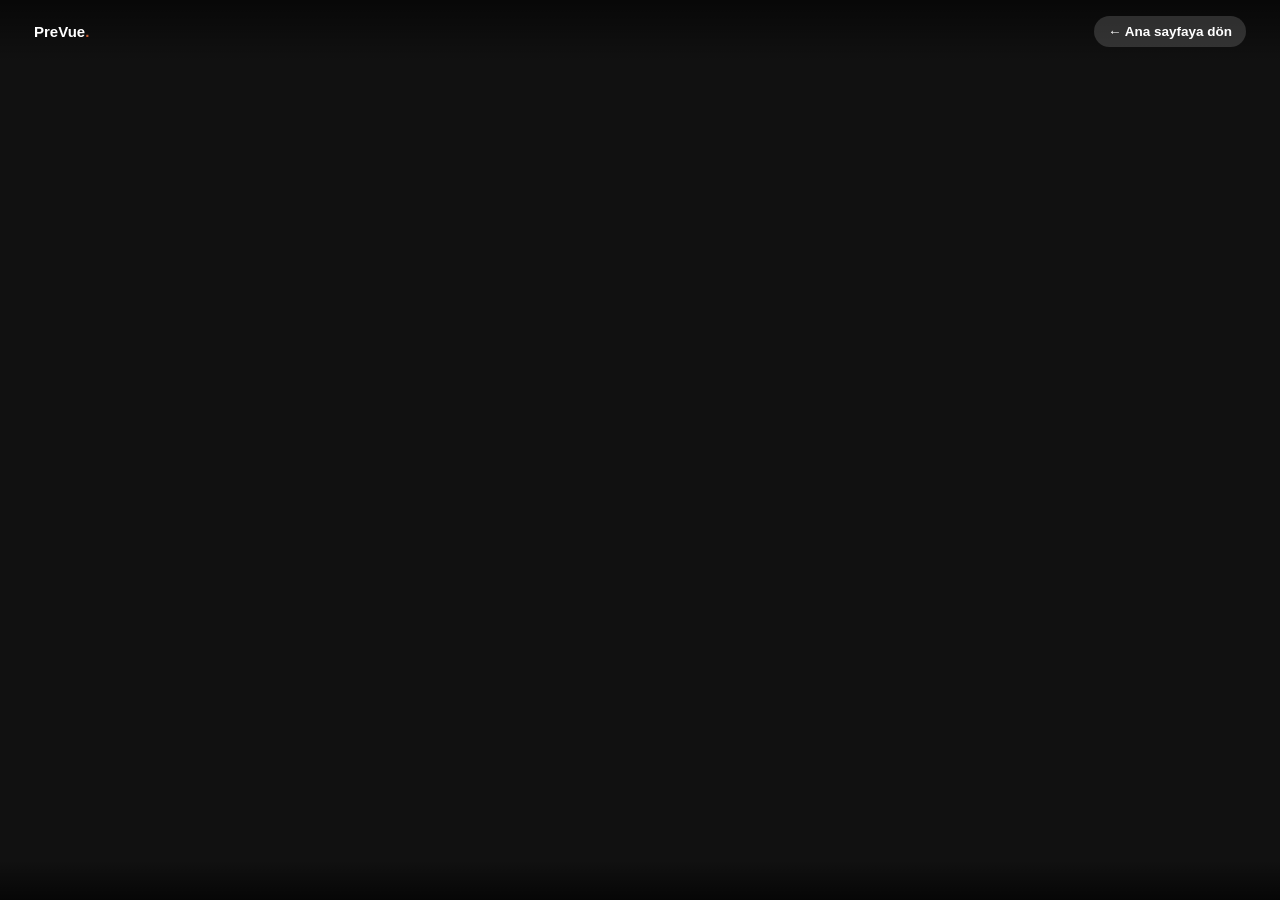
==== demo.html @ 6506d55b "Add demo.html for PreVue Demo Tur" ====
<!doctype html>
<html lang="tr">
<head>
<meta charset="utf-8">
<meta name="viewport" content="width=device-width, initial-scale=1">
<title>PreVue Demo Tur — Lacivert Restoran & Teras</title>
<link rel="stylesheet" href="style.css">
</head>
<body>
  <div class="tour-shell" id="tourShell">
    <div class="tour-topbar">
      <div class="brand">PreVue<span style="color:#c85a2e">.</span></div>
      <a href="index.html">← Ana sayfaya dön</a>
    </div>
    <div class="tour-hud">
      <div>
        <div class="venue-name" id="venueName"></div>
        <div class="scene-title" id="sceneTitle"></div>
        <div class="scene-note" id="sceneNote"></div>
      </div>
      <div class="scene-list" id="sceneChips"></div>
    </div>
  </div>
  <script src="app.js"></script>
</body>
</html>
---- style.css ----
:root {
  --ink: #1c1a17;
  --paper: #faf6ee;
  --accent: #c85a2e;
  --accent-2: #2f6f5e;
  --muted: #7a7468;
  --card: #ffffff;
  color-scheme: light;
}

* { box-sizing: border-box; }

body {
  margin: 0;
  font-family: -apple-system, "Segoe UI", Roboto, Arial, sans-serif;
  background: var(--paper);
  color: var(--ink);
}

a { color: inherit; }

.nav {
  display: flex;
  align-items: center;
  justify-content: space-between;
  padding: 20px clamp(16px, 5vw, 64px);
}

.logo {
  font-weight: 800;
  font-size: 22px;
  letter-spacing: -0.02em;
}
.logo span { color: var(--accent); }

.nav a.cta {
  background: var(--ink);
  color: var(--paper);
  padding: 10px 20px;
  border-radius: 999px;
  text-decoration: none;
  font-weight: 600;
  font-size: 14px;
}

.hero {
  padding: 40px clamp(16px, 5vw, 64px) 20px;
  display: grid;
  gap: 28px;
  grid-template-columns: 1.1fr 0.9fr;
  align-items: center;
}
@media (max-width: 860px) {
  .hero { grid-template-columns: 1fr; }
}

.eyebrow {
  display: inline-block;
  background: #eee2d0;
  color: #6b4a20;
  padding: 6px 14px;
  border-radius: 999px;
  font-size: 13px;
  font-weight: 600;
  margin-bottom: 18px;
}

h1 {
  font-size: clamp(32px, 5vw, 52px);
  line-height: 1.05;
  margin: 0 0 18px;
  letter-spacing: -0.02em;
}

.lead {
  font-size: 18px;
  color: #3d3830;
  line-height: 1.55;
  max-width: 46ch;
}

.btn-row { display: flex; gap: 14px; margin-top: 28px; flex-wrap: wrap; }

.btn {
  display: inline-flex;
  align-items: center;
  gap: 8px;
  padding: 14px 24px;
  border-radius: 12px;
  text-decoration: none;
  font-weight: 700;
  font-size: 15px;
}
.btn-primary { background: var(--accent); color: white; }
.btn-secondary { background: transparent; color: var(--ink); border: 1.5px solid #d8cfbd; }

.hero-card {
  background: var(--card);
  border-radius: 20px;
  padding: 18px;
  box-shadow: 0 20px 60px -30px rgba(0,0,0,0.35);
}
.hero-card img { width: 100%; border-radius: 12px; display: block; }
.hero-card .cap { font-size: 13px; color: var(--muted); margin-top: 10px; text-align: center; }

.section { padding: 60px clamp(16px, 5vw, 64px); }
.section h2 { font-size: clamp(24px, 3vw, 34px); margin: 0 0 8px; letter-spacing: -0.01em; }
.section .sub { color: var(--muted); max-width: 60ch; margin-bottom: 36px; }

.grid3 {
  display: grid;
  grid-template-columns: repeat(3, 1fr);
  gap: 20px;
}
@media (max-width: 860px) { .grid3 { grid-template-columns: 1fr; } }

.card {
  background: var(--card);
  border-radius: 16px;
  padding: 24px;
  border: 1px solid #ece4d4;
}
.card h3 { margin: 10px 0 8px; font-size: 18px; }
.card p { margin: 0; color: #5a5548; font-size: 14.5px; line-height: 1.5; }
.icon {
  width: 42px; height: 42px; border-radius: 10px;
  display: flex; align-items: center; justify-content: center;
  background: #f1e6d3; font-size: 20px;
}

.pricing {
  display: grid;
  grid-template-columns: repeat(3, 1fr);
  gap: 20px;
}
@media (max-width: 860px) { .pricing { grid-template-columns: 1fr; } }
.plan {
  background: var(--card);
  border-radius: 18px;
  padding: 28px 24px;
  border: 1px solid #ece4d4;
}
.plan.featured { border-color: var(--accent); box-shadow: 0 16px 40px -24px rgba(200,90,46,0.5); }
.plan .tag { font-size: 12px; font-weight: 700; color: var(--accent); text-transform: uppercase; letter-spacing: 0.05em; }
.plan .price { font-size: 34px; font-weight: 800; margin: 10px 0; }
.plan .price span { font-size: 14px; font-weight: 500; color: var(--muted); }
.plan ul { padding-left: 18px; color: #4a4538; font-size: 14px; line-height: 1.8; }

footer {
  padding: 30px clamp(16px, 5vw, 64px) 50px;
  color: var(--muted);
  font-size: 13px;
  border-top: 1px solid #ece4d4;
  margin-top: 40px;
}

/* ---- Demo tour viewer ---- */
.tour-shell {
  height: 100dvh;
  width: 100%;
  position: relative;
  overflow: hidden;
  background: #111;
}
.tour-scene {
  position: absolute;
  inset: 0;
  opacity: 0;
  transition: opacity 480ms ease, transform 900ms ease;
  transform: scale(1.04);
}
.tour-scene.active { opacity: 1; transform: scale(1); z-index: 2; }
.tour-scene img { width: 100%; height: 100%; object-fit: cover; display: block; }

.hotspot {
  position: absolute;
  transform: translate(-50%, -50%);
  z-index: 5;
  display: flex;
  flex-direction: column;
  align-items: center;
  gap: 6px;
  cursor: pointer;
  border: none;
  background: none;
  padding: 0;
}
.hotspot .dot {
  width: 46px; height: 46px;
  border-radius: 50%;
  background: rgba(255,255,255,0.28);
  border: 2px solid #fff;
  backdrop-filter: blur(2px);
  display: flex; align-items: center; justify-content: center;
  animation: pulse 2.2s infinite;
}
.hotspot .dot::after {
  content: "";
  width: 12px; height: 12px;
  border-radius: 50%;
  background: #fff;
}
.hotspot .label {
  background: rgba(20,18,16,0.75);
  color: #fff;
  padding: 4px 10px;
  border-radius: 999px;
  font-size: 12.5px;
  font-weight: 600;
  white-space: nowrap;
}
@keyframes pulse {
  0% { box-shadow: 0 0 0 0 rgba(255,255,255,0.5); }
  70% { box-shadow: 0 0 0 14px rgba(255,255,255,0); }
  100% { box-shadow: 0 0 0 0 rgba(255,255,255,0); }
}

.tour-hud {
  position: absolute;
  left: 0; right: 0; bottom: 0;
  z-index: 10;
  display: flex;
  align-items: flex-end;
  justify-content: space-between;
  padding: 18px clamp(14px, 3vw, 34px) 22px;
  background: linear-gradient(0deg, rgba(0,0,0,0.65), rgba(0,0,0,0));
  color: #fff;
  gap: 16px;
  flex-wrap: wrap;
}
.tour-hud .venue-name { font-weight: 700; font-size: 15px; opacity: 0.85; }
.tour-hud .scene-title { font-size: clamp(20px, 3vw, 28px); font-weight: 800; }
.tour-hud .scene-note { font-size: 13.5px; opacity: 0.8; max-width: 42ch; }

.scene-list {
  display: flex;
  gap: 8px;
  flex-wrap: wrap;
}
.scene-chip {
  background: rgba(255,255,255,0.16);
  border: 1px solid rgba(255,255,255,0.3);
  color: #fff;
  padding: 8px 14px;
  border-radius: 999px;
  font-size: 12.5px;
  font-weight: 600;
  cursor: pointer;
}
.scene-chip.current { background: #fff; color: #111; }

.tour-topbar {
  position: absolute;
  top: 0; left: 0; right: 0;
  z-index: 10;
  display: flex;
  align-items: center;
  justify-content: space-between;
  padding: 16px clamp(14px, 3vw, 34px);
  background: linear-gradient(180deg, rgba(0,0,0,0.55), rgba(0,0,0,0));
}
.tour-topbar a {
  color: #fff;
  text-decoration: none;
  font-size: 13.5px;
  font-weight: 600;
  background: rgba(255,255,255,0.15);
  padding: 8px 14px;
  border-radius: 999px;
}
.tour-topbar .brand { color: #fff; font-weight: 800; font-size: 15px; }
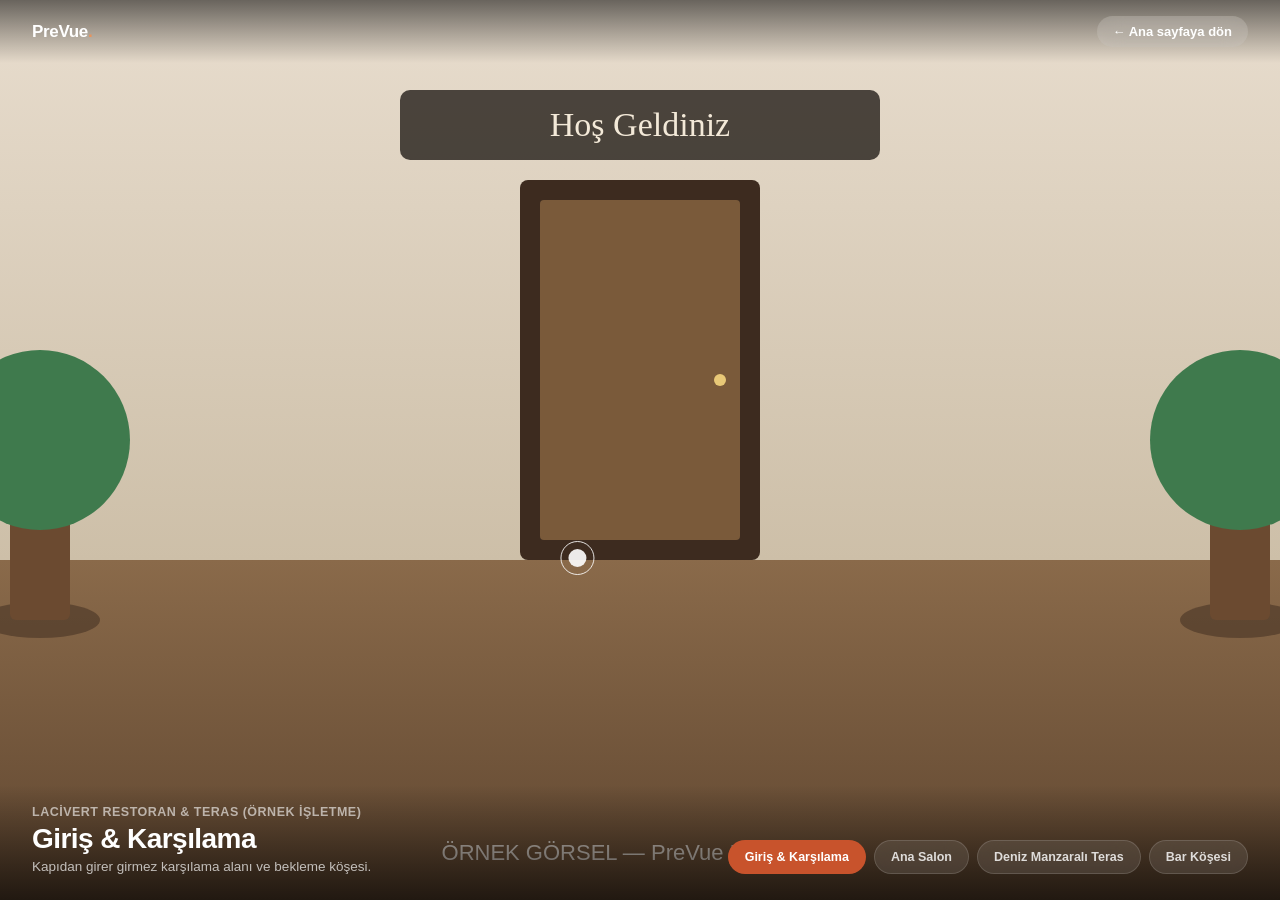
==== commit 313ed0a7: "Change brand color in demo.html" ====
--- a/demo.html
+++ b/demo.html
@@ -9,7 +9,7 @@
 <body>
   <div class="tour-shell" id="tourShell">
     <div class="tour-topbar">
-      <div class="brand">PreVue<span style="color:#c85a2e">.</span></div>
+      <div class="brand">PreVue<span style="color:#e8935c">.</span></div>
       <a href="index.html">← Ana sayfaya dön</a>
     </div>
     <div class="tour-hud">
@@ -24,4 +24,3 @@
   <script src="app.js"></script>
 </body>
 </html>
-
--- a/style.css
+++ b/style.css
@@ -1,272 +1,491 @@
+/* =========================================================
+   PreVue — premium design system (Apple-inspired)
+   ========================================================= */
+
 :root {
-  --ink: #1c1a17;
-  --paper: #faf6ee;
-  --accent: #c85a2e;
-  --accent-2: #2f6f5e;
-  --muted: #7a7468;
-  --card: #ffffff;
+  --ink: #1d1d1f;
+  --ink-soft: #424245;
+  --muted: #6e6e73;
+  --faint: #86868b;
+  --paper: #ffffff;
+  --paper-alt: #f5f5f7;
+  --paper-deep: #ececee;
+  --line: rgba(0,0,0,0.08);
+  --accent: #c8532c;
+  --accent-2: #e8935c;
+  --accent-ink: #7a2f12;
+  --accent-tint: #fbeee5;
+  --radius-lg: 28px;
+  --radius-md: 18px;
+  --radius-sm: 12px;
+  --shadow-sm: 0 1px 2px rgba(0,0,0,0.04), 0 2px 8px rgba(0,0,0,0.04);
+  --shadow-md: 0 8px 24px rgba(0,0,0,0.08), 0 2px 6px rgba(0,0,0,0.04);
+  --shadow-lg: 0 30px 80px -20px rgba(0,0,0,0.28), 0 10px 30px -10px rgba(0,0,0,0.12);
+  --ease: cubic-bezier(.22,1,.36,1);
   color-scheme: light;
 }
 
 * { box-sizing: border-box; }
+html { scroll-behavior: smooth; }
 
 body {
   margin: 0;
-  font-family: -apple-system, "Segoe UI", Roboto, Arial, sans-serif;
   background: var(--paper);
   color: var(--ink);
-}
-
-a { color: inherit; }
-
+  font-family: -apple-system, BlinkMacSystemFont, "SF Pro Display", "SF Pro Text",
+    "Inter", "Helvetica Neue", Arial, sans-serif;
+  -webkit-font-smoothing: antialiased;
+  text-rendering: optimizeLegibility;
+}
+
+a { color: inherit; text-decoration: none; }
+img { display: block; max-width: 100%; }
+ul { margin: 0; padding: 0; list-style: none; }
+
+/* ---------- reveal-on-scroll ---------- */
+[data-reveal] {
+  opacity: 0;
+  transform: translateY(28px);
+  transition: opacity .9s var(--ease), transform .9s var(--ease);
+}
+[data-reveal].in-view { opacity: 1; transform: translateY(0); }
+[data-reveal="stagger"] > * {
+  opacity: 0;
+  transform: translateY(24px);
+  transition: opacity .7s var(--ease), transform .7s var(--ease);
+}
+[data-reveal="stagger"].in-view > * { opacity: 1; transform: translateY(0); }
+[data-reveal="stagger"].in-view > *:nth-child(1) { transition-delay: .03s; }
+[data-reveal="stagger"].in-view > *:nth-child(2) { transition-delay: .11s; }
+[data-reveal="stagger"].in-view > *:nth-child(3) { transition-delay: .19s; }
+[data-reveal="stagger"].in-view > *:nth-child(4) { transition-delay: .27s; }
+
+/* ================= NAV ================= */
 .nav {
+  position: sticky;
+  top: 0;
+  z-index: 100;
   display: flex;
   align-items: center;
   justify-content: space-between;
-  padding: 20px clamp(16px, 5vw, 64px);
-}
+  height: 56px;
+  padding: 0 clamp(20px, 5vw, 64px);
+  background: rgba(255,255,255,0.72);
+  backdrop-filter: saturate(180%) blur(20px);
+  -webkit-backdrop-filter: saturate(180%) blur(20px);
+  border-bottom: 1px solid transparent;
+  transition: border-color .3s var(--ease), background .3s var(--ease);
+}
+.nav.scrolled { border-bottom-color: var(--line); }
 
 .logo {
-  font-weight: 800;
-  font-size: 22px;
+  font-weight: 650;
+  font-size: 19px;
   letter-spacing: -0.02em;
 }
 .logo span { color: var(--accent); }
 
 .nav a.cta {
   background: var(--ink);
-  color: var(--paper);
-  padding: 10px 20px;
-  border-radius: 999px;
-  text-decoration: none;
-  font-weight: 600;
-  font-size: 14px;
-}
-
+  color: #fff;
+  padding: 8px 18px;
+  border-radius: 980px;
+  font-weight: 550;
+  font-size: 13px;
+  letter-spacing: -0.01em;
+  transition: transform .35s var(--ease), background .35s var(--ease), box-shadow .35s var(--ease);
+}
+.nav a.cta:hover {
+  background: var(--accent);
+  transform: translateY(-1px);
+  box-shadow: 0 8px 20px -6px rgba(200,83,44,0.55);
+}
+
+/* ================= HERO ================= */
 .hero {
-  padding: 40px clamp(16px, 5vw, 64px) 20px;
+  position: relative;
+  padding: clamp(56px, 9vw, 108px) clamp(20px, 5vw, 64px) clamp(40px, 6vw, 72px);
   display: grid;
-  gap: 28px;
-  grid-template-columns: 1.1fr 0.9fr;
-  align-items: center;
-}
-@media (max-width: 860px) {
-  .hero { grid-template-columns: 1fr; }
+  gap: 44px;
+  grid-template-columns: 1.05fr 0.95fr;
+  align-items: center;
+  overflow: hidden;
+}
+.hero::before {
+  content: "";
+  position: absolute;
+  inset: -20% -10% auto -10%;
+  height: 720px;
+  background:
+    radial-gradient(480px 320px at 12% 15%, rgba(232,147,92,0.35), transparent 70%),
+    radial-gradient(420px 300px at 78% 5%, rgba(200,83,44,0.22), transparent 70%),
+    radial-gradient(600px 400px at 55% 40%, rgba(255,255,255,0), transparent 70%);
+  filter: blur(10px);
+  z-index: -1;
+  pointer-events: none;
+}
+@media (max-width: 900px) {
+  .hero { grid-template-columns: 1fr; padding-top: 84px; }
 }
 
 .eyebrow {
-  display: inline-block;
-  background: #eee2d0;
-  color: #6b4a20;
-  padding: 6px 14px;
-  border-radius: 999px;
-  font-size: 13px;
-  font-weight: 600;
-  margin-bottom: 18px;
+  display: inline-flex;
+  align-items: center;
+  gap: 6px;
+  background: var(--accent-tint);
+  color: var(--accent-ink);
+  padding: 7px 16px;
+  border-radius: 980px;
+  font-size: 12.5px;
+  font-weight: 650;
+  letter-spacing: 0.01em;
+  margin-bottom: 22px;
 }
 
 h1 {
-  font-size: clamp(32px, 5vw, 52px);
-  line-height: 1.05;
-  margin: 0 0 18px;
-  letter-spacing: -0.02em;
+  font-size: clamp(38px, 6vw, 74px);
+  line-height: 1.04;
+  font-weight: 660;
+  letter-spacing: -0.035em;
+  margin: 0 0 20px;
+  color: var(--ink);
 }
 
 .lead {
-  font-size: 18px;
-  color: #3d3830;
-  line-height: 1.55;
+  font-size: clamp(16px, 1.6vw, 19px);
+  color: var(--muted);
+  line-height: 1.6;
   max-width: 46ch;
-}
-
-.btn-row { display: flex; gap: 14px; margin-top: 28px; flex-wrap: wrap; }
+  font-weight: 420;
+}
+
+.btn-row { display: flex; gap: 14px; margin-top: 34px; flex-wrap: wrap; }
 
 .btn {
   display: inline-flex;
   align-items: center;
   gap: 8px;
-  padding: 14px 24px;
-  border-radius: 12px;
-  text-decoration: none;
-  font-weight: 700;
+  padding: 13px 26px;
+  border-radius: 980px;
+  font-weight: 600;
   font-size: 15px;
-}
-.btn-primary { background: var(--accent); color: white; }
-.btn-secondary { background: transparent; color: var(--ink); border: 1.5px solid #d8cfbd; }
-
+  letter-spacing: -0.01em;
+  border: none;
+  cursor: pointer;
+  font-family: inherit;
+  transition: transform .35s var(--ease), box-shadow .35s var(--ease), background .35s var(--ease), color .35s var(--ease);
+}
+.btn-primary {
+  background: linear-gradient(180deg, var(--accent-2), var(--accent));
+  color: white;
+  box-shadow: 0 10px 24px -8px rgba(200,83,44,0.55);
+}
+.btn-primary:hover { transform: translateY(-2px) scale(1.015); box-shadow: 0 16px 32px -8px rgba(200,83,44,0.6); }
+.btn-secondary {
+  background: transparent;
+  color: var(--ink);
+  border: 1.5px solid var(--line);
+}
+.btn-secondary:hover { background: var(--paper-alt); border-color: rgba(0,0,0,0.14); transform: translateY(-1px); }
+
+/* ---- device-frame hero visual ---- */
 .hero-card {
-  background: var(--card);
-  border-radius: 20px;
-  padding: 18px;
-  box-shadow: 0 20px 60px -30px rgba(0,0,0,0.35);
-}
-.hero-card img { width: 100%; border-radius: 12px; display: block; }
-.hero-card .cap { font-size: 13px; color: var(--muted); margin-top: 10px; text-align: center; }
-
-.section { padding: 60px clamp(16px, 5vw, 64px); }
-.section h2 { font-size: clamp(24px, 3vw, 34px); margin: 0 0 8px; letter-spacing: -0.01em; }
-.section .sub { color: var(--muted); max-width: 60ch; margin-bottom: 36px; }
+  position: relative;
+  background: linear-gradient(180deg, #fff, #fbfbfc);
+  border-radius: var(--radius-lg);
+  padding: 14px;
+  box-shadow: var(--shadow-lg);
+  border: 1px solid rgba(0,0,0,0.05);
+  transform: perspective(1400px) rotateY(-4deg) rotateX(1.5deg);
+  transition: transform .6s var(--ease);
+}
+.hero-card:hover { transform: perspective(1400px) rotateY(0deg) rotateX(0deg); }
+.hero-card .browser-bar {
+  display: flex;
+  align-items: center;
+  gap: 6px;
+  padding: 10px 12px 14px;
+}
+.hero-card .browser-bar span {
+  width: 10px; height: 10px; border-radius: 50%;
+  background: #e3e3e6;
+}
+.hero-card img { border-radius: 16px; display: block; width: 100%; }
+.hero-card .cap { font-size: 12.5px; color: var(--faint); margin-top: 14px; text-align: center; font-weight: 500; }
+
+/* ================= SECTIONS ================= */
+.section {
+  padding: clamp(64px, 9vw, 120px) clamp(20px, 5vw, 64px);
+}
+.section h2 {
+  font-size: clamp(28px, 3.6vw, 44px);
+  font-weight: 640;
+  letter-spacing: -0.025em;
+  margin: 0 0 10px;
+  text-align: center;
+}
+.section .sub {
+  color: var(--muted);
+  max-width: 56ch;
+  margin: 0 auto 56px;
+  text-align: center;
+  font-size: clamp(15px, 1.4vw, 17.5px);
+  line-height: 1.55;
+}
 
 .grid3 {
   display: grid;
   grid-template-columns: repeat(3, 1fr);
   gap: 20px;
+  max-width: 1160px;
+  margin: 0 auto;
 }
 @media (max-width: 860px) { .grid3 { grid-template-columns: 1fr; } }
 
+.grid4 {
+  display: grid;
+  grid-template-columns: repeat(4, 1fr);
+  gap: 20px;
+  max-width: 1160px;
+  margin: 0 auto;
+}
+@media (max-width: 980px) { .grid4 { grid-template-columns: repeat(2, 1fr); } }
+@media (max-width: 560px) { .grid4 { grid-template-columns: 1fr; } }
+
 .card {
-  background: var(--card);
-  border-radius: 16px;
-  padding: 24px;
-  border: 1px solid #ece4d4;
-}
-.card h3 { margin: 10px 0 8px; font-size: 18px; }
-.card p { margin: 0; color: #5a5548; font-size: 14.5px; line-height: 1.5; }
+  background: var(--paper);
+  border-radius: var(--radius-md);
+  padding: 32px 28px;
+  border: 1px solid var(--line);
+  box-shadow: var(--shadow-sm);
+  transition: transform .45s var(--ease), box-shadow .45s var(--ease), border-color .45s var(--ease);
+}
+.card:hover {
+  transform: translateY(-6px);
+  box-shadow: var(--shadow-md);
+  border-color: rgba(0,0,0,0.03);
+}
+.card h3 { margin: 16px 0 10px; font-size: 18.5px; font-weight: 620; letter-spacing: -0.01em; }
+.card p { margin: 0; color: var(--muted); font-size: 14.5px; line-height: 1.6; }
+
 .icon {
-  width: 42px; height: 42px; border-radius: 10px;
+  width: 48px; height: 48px; border-radius: 14px;
   display: flex; align-items: center; justify-content: center;
-  background: #f1e6d3; font-size: 20px;
-}
-
+  background: linear-gradient(150deg, var(--accent-tint), #fff);
+  font-size: 22px;
+  box-shadow: inset 0 0 0 1px rgba(200,83,44,0.12);
+}
+
+/* alt background section */
+.section.alt {
+  background: var(--paper-alt);
+}
+
+/* ================= PRICING ================= */
 .pricing {
   display: grid;
   grid-template-columns: repeat(3, 1fr);
-  gap: 20px;
-}
-@media (max-width: 860px) { .pricing { grid-template-columns: 1fr; } }
+  gap: 32px;
+  max-width: 1080px;
+  margin: 0 auto;
+  align-items: stretch;
+}
+@media (max-width: 900px) { .pricing { grid-template-columns: 1fr; } }
+
 .plan {
-  background: var(--card);
-  border-radius: 18px;
-  padding: 28px 24px;
-  border: 1px solid #ece4d4;
-}
-.plan.featured { border-color: var(--accent); box-shadow: 0 16px 40px -24px rgba(200,90,46,0.5); }
-.plan .tag { font-size: 12px; font-weight: 700; color: var(--accent); text-transform: uppercase; letter-spacing: 0.05em; }
-.plan .price { font-size: 34px; font-weight: 800; margin: 10px 0; }
-.plan .price span { font-size: 14px; font-weight: 500; color: var(--muted); }
-.plan ul { padding-left: 18px; color: #4a4538; font-size: 14px; line-height: 1.8; }
-
+  background: var(--paper);
+  border: 1px solid var(--line);
+  border-radius: var(--radius-md);
+  padding: 34px 28px;
+  box-shadow: var(--shadow-sm);
+  display: flex;
+  flex-direction: column;
+  transition: transform .45s var(--ease), box-shadow .45s var(--ease);
+}
+.plan:hover { transform: translateY(-4px); box-shadow: var(--shadow-md); }
+
+.plan.featured {
+  background: linear-gradient(180deg, #1d1d1f, #111113);
+  color: #fff;
+  border-color: transparent;
+  box-shadow: 0 24px 60px -20px rgba(0,0,0,0.45);
+  transform: scale(1.035);
+  position: relative;
+  z-index: 2;
+}
+@media (max-width: 900px) { .plan.featured { transform: none; } }
+.plan.featured .tag { background: rgba(255,255,255,0.12); color: #fff; }
+.plan.featured .price span { color: rgba(255,255,255,0.6); }
+.plan.featured li { color: rgba(255,255,255,0.82); }
+.plan.featured li::before { color: var(--accent-2); }
+
+.tag {
+  display: inline-block;
+  align-self: flex-start;
+  background: var(--accent-tint);
+  color: var(--accent-ink);
+  font-size: 12px;
+  font-weight: 650;
+  padding: 5px 12px;
+  border-radius: 980px;
+  margin-bottom: 20px;
+}
+.price {
+  font-size: 34px;
+  font-weight: 660;
+  letter-spacing: -0.02em;
+  margin-bottom: 24px;
+}
+.price span { font-size: 14px; font-weight: 500; color: var(--muted); }
+
+.plan ul { display: flex; flex-direction: column; gap: 12px; margin-bottom: 8px; }
+.plan li {
+  font-size: 14.5px;
+  color: var(--ink-soft);
+  padding-left: 24px;
+  position: relative;
+  line-height: 1.5;
+}
+.plan li::before {
+  content: "✓";
+  position: absolute;
+  left: 0;
+  color: var(--accent);
+  font-weight: 700;
+}
+
+/* ================= FOOTER ================= */
 footer {
-  padding: 30px clamp(16px, 5vw, 64px) 50px;
-  color: var(--muted);
+  padding: 40px clamp(20px, 5vw, 64px) 56px;
+  color: var(--faint);
+  font-size: 12.5px;
+  border-top: 1px solid var(--line);
+  text-align: center;
+  line-height: 1.6;
+}
+
+/* =========================================================
+   Tour / Demo page
+   ========================================================= */
+.tour-shell {
+  position: relative;
+  width: 100vw;
+  height: 100vh;
+  overflow: hidden;
+  background: #0b0b0c;
+}
+
+.tour-topbar {
+  position: absolute;
+  top: 0; left: 0; right: 0;
+  z-index: 30;
+  display: flex;
+  align-items: center;
+  justify-content: space-between;
+  padding: 16px clamp(16px, 4vw, 32px);
+  background: linear-gradient(180deg, rgba(0,0,0,0.55), transparent);
+}
+.tour-topbar .brand { font-weight: 650; font-size: 17px; color: #fff; letter-spacing: -0.02em; }
+.tour-topbar a {
+  color: #fff;
   font-size: 13px;
-  border-top: 1px solid #ece4d4;
-  margin-top: 40px;
-}
-
-/* ---- Demo tour viewer ---- */
-.tour-shell {
-  height: 100dvh;
-  width: 100%;
-  position: relative;
-  overflow: hidden;
-  background: #111;
-}
+  font-weight: 550;
+  background: rgba(255,255,255,0.14);
+  backdrop-filter: blur(12px);
+  padding: 8px 16px;
+  border-radius: 980px;
+  transition: background .3s var(--ease);
+}
+.tour-topbar a:hover { background: rgba(255,255,255,0.24); }
+
 .tour-scene {
   position: absolute;
   inset: 0;
   opacity: 0;
-  transition: opacity 480ms ease, transform 900ms ease;
-  transform: scale(1.04);
-}
-.tour-scene.active { opacity: 1; transform: scale(1); z-index: 2; }
-.tour-scene img { width: 100%; height: 100%; object-fit: cover; display: block; }
+  visibility: hidden;
+  transition: opacity .6s var(--ease);
+}
+.tour-scene.active { opacity: 1; visibility: visible; }
+.tour-scene img {
+  width: 100%; height: 100%;
+  object-fit: cover;
+}
 
 .hotspot {
   position: absolute;
   transform: translate(-50%, -50%);
-  z-index: 5;
-  display: flex;
-  flex-direction: column;
-  align-items: center;
-  gap: 6px;
+  background: none;
+  border: none;
   cursor: pointer;
-  border: none;
-  background: none;
+  display: flex;
+  align-items: center;
+  gap: 8px;
   padding: 0;
+  font-family: inherit;
 }
 .hotspot .dot {
-  width: 46px; height: 46px;
+  width: 18px; height: 18px;
   border-radius: 50%;
-  background: rgba(255,255,255,0.28);
-  border: 2px solid #fff;
-  backdrop-filter: blur(2px);
-  display: flex; align-items: center; justify-content: center;
-  animation: pulse 2.2s infinite;
+  background: rgba(255,255,255,0.9);
+  box-shadow: 0 0 0 0 rgba(255,255,255,0.6);
+  position: relative;
 }
 .hotspot .dot::after {
   content: "";
-  width: 12px; height: 12px;
+  position: absolute; inset: -8px;
   border-radius: 50%;
-  background: #fff;
+  border: 1.5px solid rgba(255,255,255,0.85);
+  animation: pulse 2.2s ease-out infinite;
+}
+@keyframes pulse {
+  0% { transform: scale(0.7); opacity: 1; }
+  100% { transform: scale(1.9); opacity: 0; }
 }
 .hotspot .label {
-  background: rgba(20,18,16,0.75);
+  background: rgba(20,20,20,0.72);
+  backdrop-filter: blur(10px);
   color: #fff;
-  padding: 4px 10px;
-  border-radius: 999px;
   font-size: 12.5px;
-  font-weight: 600;
+  font-weight: 550;
+  padding: 6px 12px;
+  border-radius: 980px;
   white-space: nowrap;
-}
-@keyframes pulse {
-  0% { box-shadow: 0 0 0 0 rgba(255,255,255,0.5); }
-  70% { box-shadow: 0 0 0 14px rgba(255,255,255,0); }
-  100% { box-shadow: 0 0 0 0 rgba(255,255,255,0); }
-}
+  opacity: 0;
+  transform: translateX(-6px);
+  transition: opacity .3s var(--ease), transform .3s var(--ease);
+}
+.hotspot:hover .label { opacity: 1; transform: translateX(0); }
+.hotspot:hover .dot { background: var(--accent-2); }
 
 .tour-hud {
   position: absolute;
   left: 0; right: 0; bottom: 0;
-  z-index: 10;
+  z-index: 30;
   display: flex;
   align-items: flex-end;
   justify-content: space-between;
-  padding: 18px clamp(14px, 3vw, 34px) 22px;
-  background: linear-gradient(0deg, rgba(0,0,0,0.65), rgba(0,0,0,0));
-  color: #fff;
-  gap: 16px;
+  gap: 20px;
+  padding: 20px clamp(16px, 4vw, 32px) 26px;
+  background: linear-gradient(0deg, rgba(0,0,0,0.65), transparent);
   flex-wrap: wrap;
 }
-.tour-hud .venue-name { font-weight: 700; font-size: 15px; opacity: 0.85; }
-.tour-hud .scene-title { font-size: clamp(20px, 3vw, 28px); font-weight: 800; }
-.tour-hud .scene-note { font-size: 13.5px; opacity: 0.8; max-width: 42ch; }
-
-.scene-list {
-  display: flex;
-  gap: 8px;
-  flex-wrap: wrap;
-}
+.venue-name { color: rgba(255,255,255,0.6); font-size: 12.5px; font-weight: 600; letter-spacing: 0.04em; text-transform: uppercase; }
+.scene-title { color: #fff; font-size: clamp(20px,3vw,28px); font-weight: 640; letter-spacing: -0.02em; margin-top: 4px; }
+.scene-note { color: rgba(255,255,255,0.7); font-size: 13.5px; margin-top: 4px; max-width: 52ch; }
+
+.scene-list { display: flex; gap: 8px; flex-wrap: wrap; }
 .scene-chip {
-  background: rgba(255,255,255,0.16);
-  border: 1px solid rgba(255,255,255,0.3);
-  color: #fff;
-  padding: 8px 14px;
-  border-radius: 999px;
+  background: rgba(255,255,255,0.1);
+  backdrop-filter: blur(12px);
+  color: rgba(255,255,255,0.82);
+  border: 1px solid rgba(255,255,255,0.14);
   font-size: 12.5px;
-  font-weight: 600;
+  font-weight: 550;
+  padding: 9px 16px;
+  border-radius: 980px;
   cursor: pointer;
-}
-.scene-chip.current { background: #fff; color: #111; }
-
-.tour-topbar {
-  position: absolute;
-  top: 0; left: 0; right: 0;
-  z-index: 10;
-  display: flex;
-  align-items: center;
-  justify-content: space-between;
-  padding: 16px clamp(14px, 3vw, 34px);
-  background: linear-gradient(180deg, rgba(0,0,0,0.55), rgba(0,0,0,0));
-}
-.tour-topbar a {
-  color: #fff;
-  text-decoration: none;
-  font-size: 13.5px;
-  font-weight: 600;
-  background: rgba(255,255,255,0.15);
-  padding: 8px 14px;
-  border-radius: 999px;
-}
-.tour-topbar .brand { color: #fff; font-weight: 800; font-size: 15px; }
-
+  font-family: inherit;
+  transition: background .3s var(--ease), color .3s var(--ease);
+}
+.scene-chip:hover { background: rgba(255,255,255,0.2); }
+.scene-chip.current { background: var(--accent); color: #fff; border-color: transparent; }
